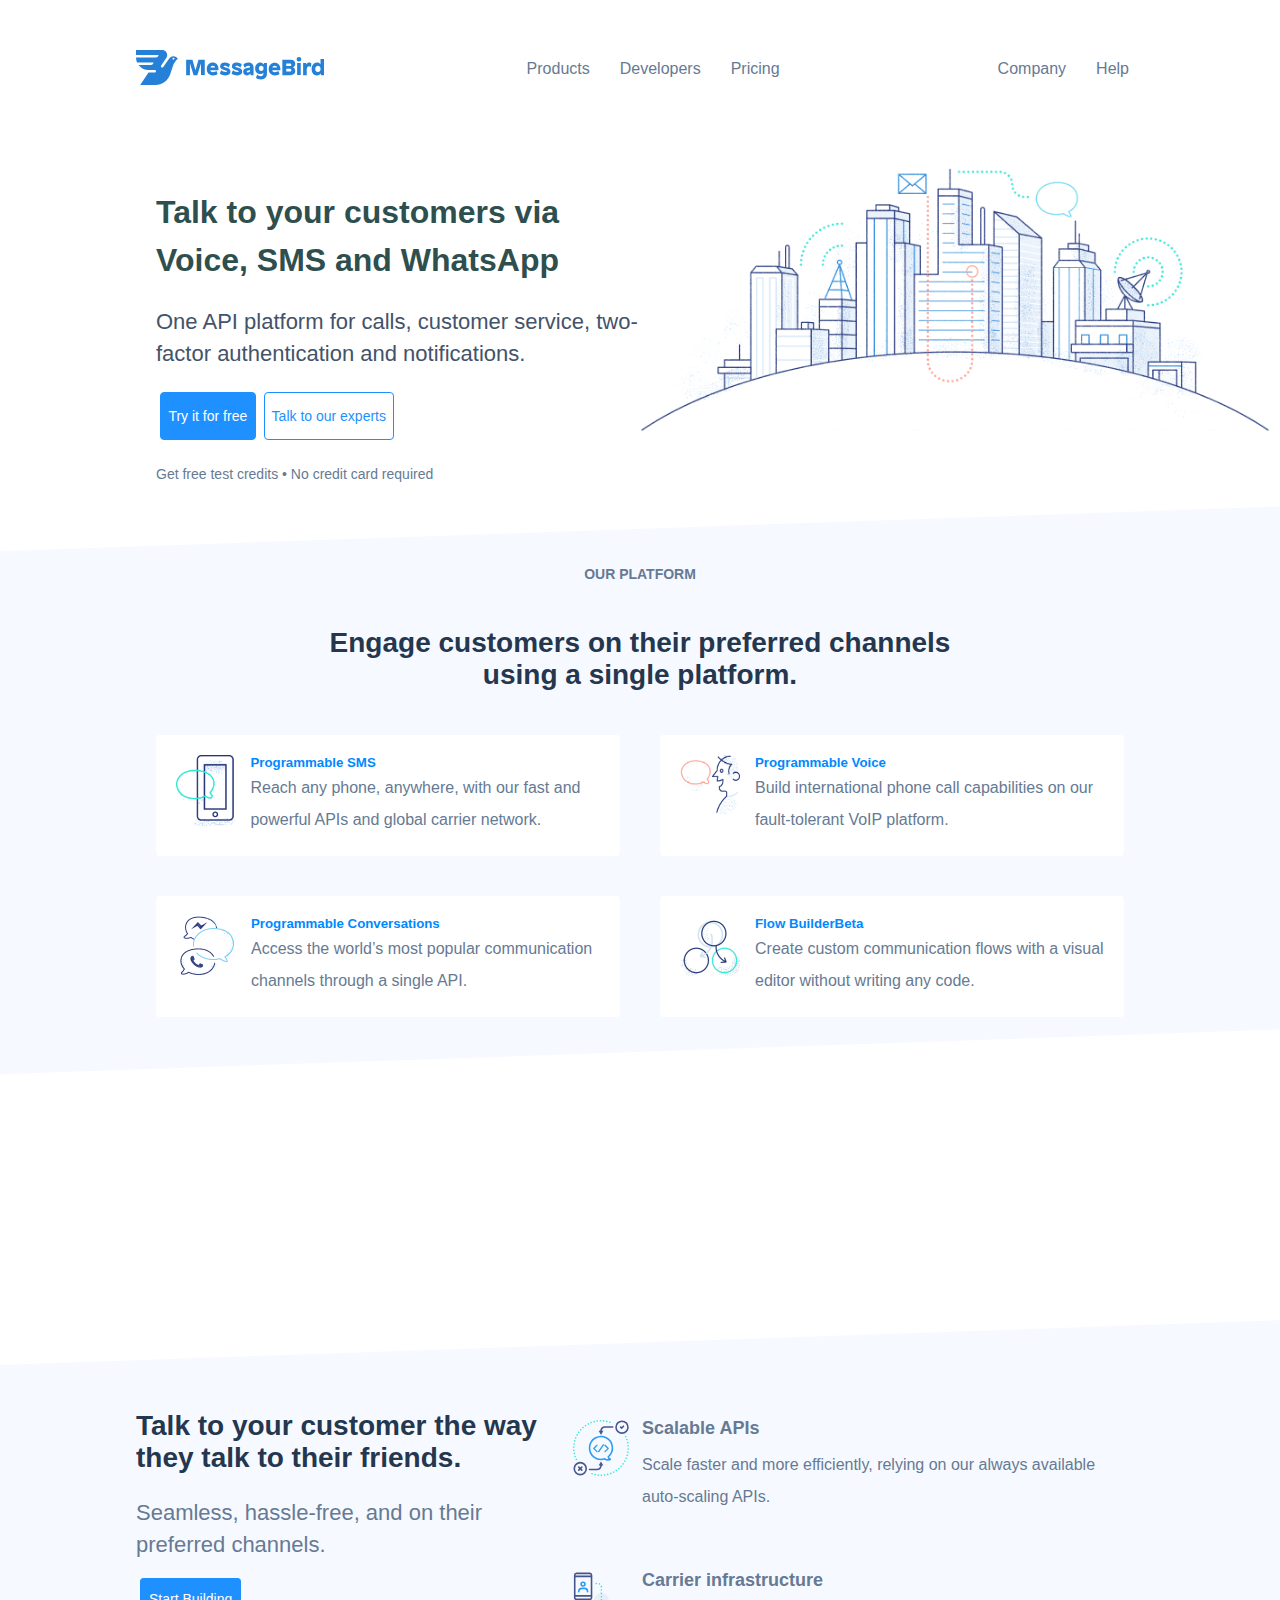
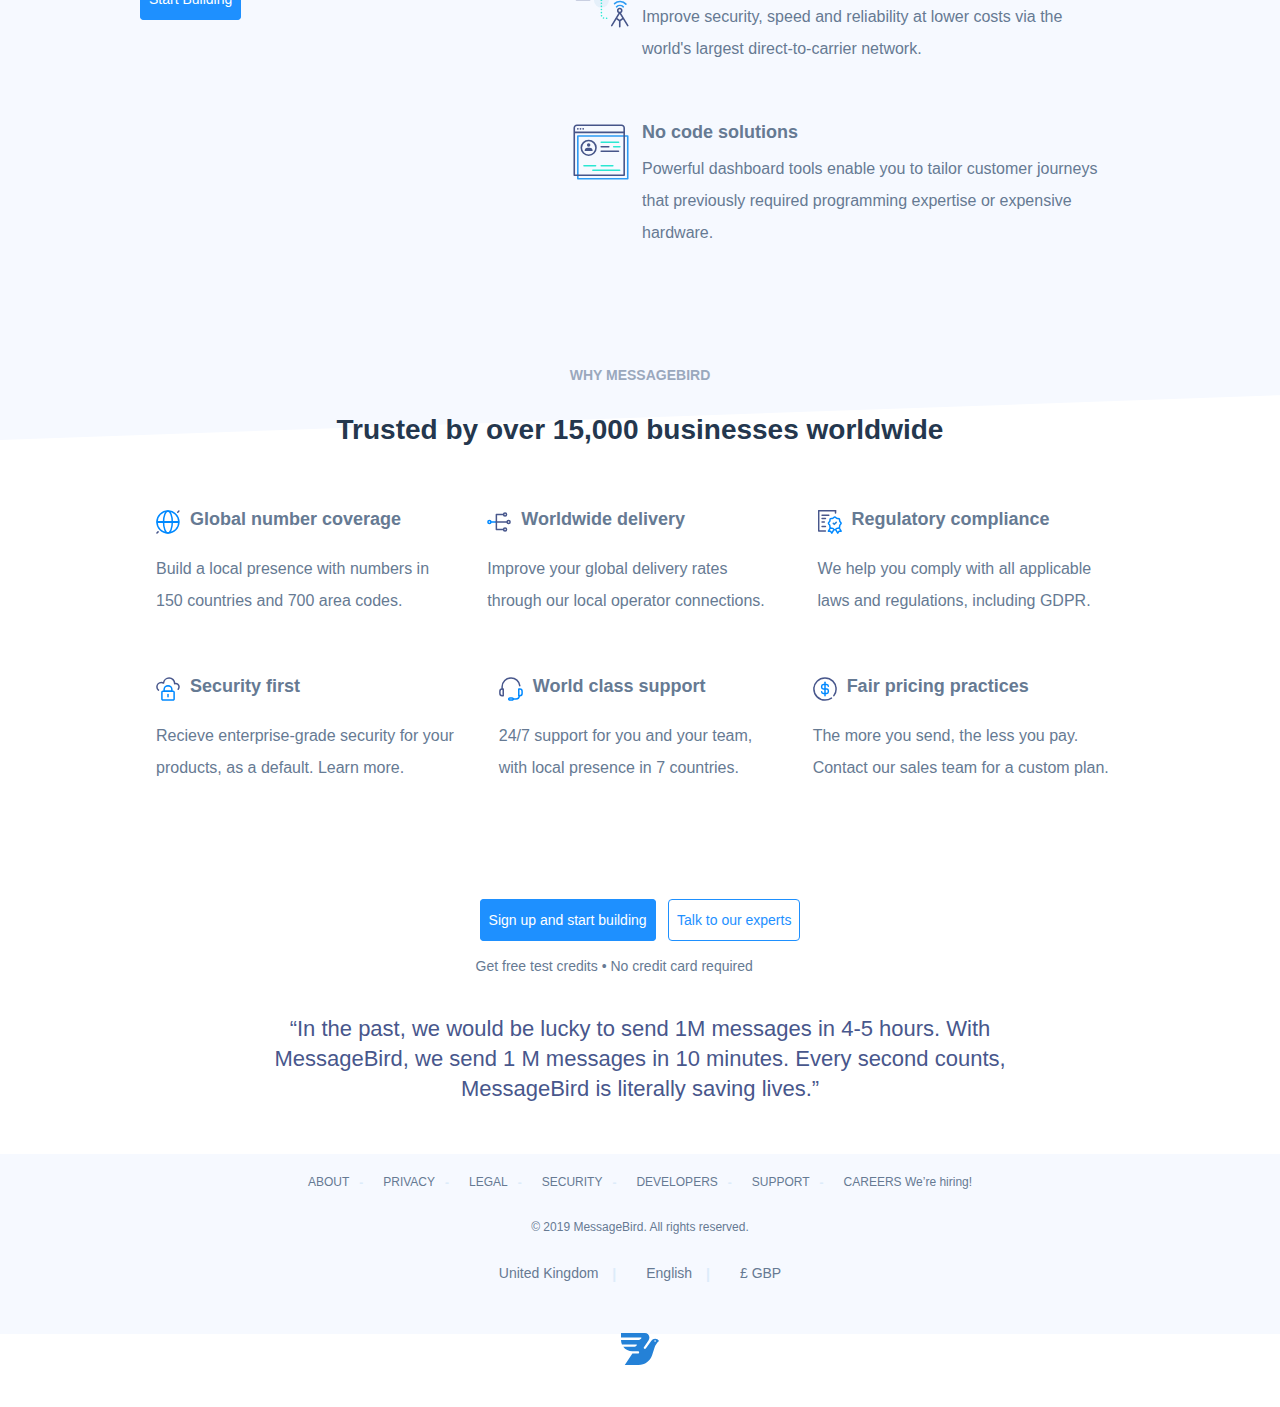
==== Messagebird/index.html @ 9d58c6c3 "Messagebird" ====
<!DOCTYPE html>
<html lang="en">
    <head>
        <link rel="stylesheet" type="text/css" href="style.css">
    </head>
    <body>
        <div class="container">
            <header>
                <img src="logo.svg" height="35">
                <ul>
                    <li>Products</li>
                    <li>Developers</li>
                    <li>Pricing</li>
                </ul>
                <ul>
                    <li>Company</li>
                    <li>Help</li>
                </ul>
            </header>
            <div class="jumb">
                <div>
                    <h1 class="slategrey">Talk to your customers via Voice, SMS and WhatsApp</h1>
                    <h2 class="dimgray">One API platform for calls, customer service, two-factor authentication and notifications.</h2>
                    <div class="but">
                        <a href="" class="try">Try it for free</a>
                        <a href="" class="talk">Talk to our experts</a>
                    </div>
                    <p class="gftc">Get free test credits • No credit card required</p>
                </div>
                <div>
                    <img src="1.png" width="630px">
                </div>
            </div>
            <!-- <section>
                <div class="nabs">
                    <img src="dar.svg">
                    <img src="fb.svg">
                    <img src="tel.svg">
                    <img src="wh.svg">
                    <img src="sap.svg">
                    <img src="uber.svg">
                </div>
            </section> -->
            <section class="skewed">
                <div class="let">
                        <h3>OUR PLATFORM</h3>
                        <h2>Engage customers on their preferred channels using a single platform.</h2> 
                        <div>    
                            <div class="phd">
                                <img src="download.png" width="60px" height="72px">
                                <div>
                                    <h5 class="rp">Programmable SMS</h5>
                                    <span>Reach any phone, anywhere, with our fast and powerful APIs and global carrier network.</span>
                                </div>
                            </div>        
                            <div class="phd">
                                <img src="2.png" width="60px" height="60px">
                                <div>
                                    <h5 class="rp">Programmable Voice</h5>
                                    <span>Build international phone call capabilities on our fault-tolerant VoIP platform.</span>
                                </div>
                            </div>
                        </div>
                        <div>
                            <div class="phd">
                                <img src="3.png" width="60px" height="60px">
                                <div>
                                    <h5 class="rp">Programmable Conversations</h5>
                                    <span>Access the world’s most popular communication channels through a single API.</span>
                                </div>
                            </div>
                            <div class="phd">
                                <img src="4.png" width="60px" height="60px">
                                <div>
                                    <h5 class="rp">Flow BuilderBeta</h5>
                                    <span>Create custom communication flows with a visual editor without writing any code.</span>
                            </div>
                            </div>
                        </div>
                </div>
            </section>

            <section class="ski">

            </section>

            <section class="tlk">
                <div class="cuss">
                    <div class="cus">
                        <h2>Talk to your customer the way they talk to their friends.</h2>
                        <p>Seamless, hassle-free, and on their preferred channels.</p>
                        <a href="#">Start Building</a>
                    </div>
                    <div class="cu">
                        <div class="scal">
                            <img src="1.svg">
                            <div class="scl">
                                <h5>Scalable APIs</h5>
                                <p>Scale faster and more efficiently, relying on our always available auto-scaling APIs.</p>
                            </div>
                        </div>
                        <div class="scal">
                            <img src="2.svg">
                            <div class="scl">
                                <h5>Carrier infrastructure</h5>
                                <p>Improve security, speed and reliability at lower costs via the world's largest direct-to-carrier network.</p>
                            </div>
                        </div>
                        <div class="scal">
                            <img src="3.svg">
                            <div class="scl">
                                <h5>No code solutions</h5>
                                <p>Powerful dashboard tools enable you to tailor customer journeys that previously required programming expertise or expensive hardware.</p>
                            </div>
                        </div>
                    </div>
                </div>
            </section>
            <section class="whg">
                <div class="tru">
                    <h3>WHY MESSAGEBIRD</h3>
                    <h2>Trusted by over 15,000 businesses worldwide</h2>
                </div>
                <div class="glo">
                    <div class="wod">
                        <div class="wod1">
                            <img src="4.svg">
                            <h5>Global number coverage</h5>
                        </div>
                        <span>Build a local presence with numbers in 150 countries and 700 area codes.</span>
                    </div>
                    <div class="wod">
                        <div class="wod1">
                            <img src="5.svg">
                            <h5>Worldwide delivery</h5>
                        </div>
                        <span>Improve your global delivery rates through our local operator connections.</span>
                    </div>
                    <div class="wod">
                        <div class="wod1">
                            <img src="6.svg">
                            <h5>Regulatory compliance</h5>
                        </div>
                        <span>We help you comply with all applicable laws and regulations, including GDPR.</span>
                    </div>
                </div>
                <div class="glo">
                    <div class="wod">
                        <div class="wod1">
                            <img src="7.svg">
                            <h5>Security first</h5>
                        </div>
                        <span>Recieve enterprise-grade security for your products, as a default. Learn more.</span>
                    </div>
                    <div class="wod">
                        <div class="wod1">
                            <img src="8.svg">
                            <h5>World class support</h5>
                        </div>
                        <span>24/7 support for you and your team, with local presence in 7 countries.</span>
                    </div>
                    <div class="wod">
                        <div class="wod1">
                            <img src="9.svg">
                            <h5>Fair pricing practices</h5>
                        </div>
                        <span>The more you send, the less you pay. Contact our sales team for a custom plan.</span>
                    </div>
                </div>
                <div class="signi">
                    <a href="#" class="sign">Sign up and start building</a>
                    <a href="#" class="exp">Talk to our experts</a>
                    <p class="gftc">Get free test credits • No credit card required</p>
                </div>
                <div class="trus">
                    <h3><blockquote>“In the past, we would be lucky to send 1M messages in 4-5 hours. With MessageBird, we send 1 M messages in 10 minutes. Every second counts, MessageBird is literally saving lives.”</blockquote></h3>
                </div>
            </section>
            <footer>
                <ul>
                    <li>ABOUT</li>
                    <li>PRIVACY</li>
                    <li>LEGAL</li>
                    <li>SECURITY</li>
                    <li>DEVELOPERS</li>
                    <li>SUPPORT</li>
                    <li>CAREERS We’re hiring!</li>
                </ul>
                <span>© 2019 MessageBird. All rights reserved.</span>
                <span><ul class="lastul">
                        <li>United Kingdom </li>
                        <li>English </li>
                        <li>£ GBP</li>

                    </ul>
                </span>

                <img src="glyph.svg" height="32" width="38">
            </footer>
        </div>
    </body>

</html>
---- Messagebird/style.css ----
@font-face {
   font-family: LotaGrotesque-Regular;
   src: url("/Fonts/LotaGrotesque-Regular.ttf");
}


@font-face {
   font-family: myFirstFont;
   src: url(sansation_light.woff);
}

@font-face {
   font-family: myFirstFont;
   src: url(sansation_light.woff);
}

@font-face {
   font-family: myFirstFont;
   src: url(sansation_light.woff);
}

@font-face {
   font-family: myFirstFont;
   src: url(sansation_light.woff);
}











body{
    font-family: LotaGrotesque-Regular, sans-serif;
    margin: 0;
    padding: 0;
    line-height: 2em;
    display: flex;
    flex-direction: column;
    align-items: center;
    color: #667a93;
    margin-top: 50px;;
    

}

.slategrey{
    color: darkslategray;
    line-height: 1.5em;
}

.dimgray{
    font-size: 22px;
    color: rgb(67, 83, 105);
    text-align: left;
    font-weight: 500;

}

.gftc{
    font-size: 14px;
}
.container{
    max-width: 1008px;
    display: flex;
    flex-direction: column;
    align-items: center;
}

header{
    display: flex;
    justify-content: space-between;
    line-height: 5px;
    width: 1008px;
}

header ul{
    list-style: none;
    display: flex;

}

li{
    margin-right: 15px;
    margin-left: 15px;
}

.jumb{
    display: flex;
    margin: 20px;

    margin-top: 80px;

}
.jumb div{
    width: 50%
}

.but{
    display: flex;
    flex-wrap: nowrap;
    

}
.but a{
    padding: 7px;
    font-size: 14px;
    margin: 4px;
    text-align: center;
    border-radius: 4px;
}

.try{
    border: 1px solid dodgerblue;
    width: 100px;
    background-color: dodgerblue;
    color: white;

}

.talk{
    border: 1px solid dodgerblue;
    width: 120px;
    color: dodgerblue;
    white-space: nowrap;

}

a{
    text-decoration: none;
}

.skewed{
    display: flex;
    padding-top: 20px;
}

.let::before {
    content: "";
    position: absolute;
    background-color: rgb(246, 249, 255);
    width: 1600px;
    height: 100%;
    left: -300px;
    right: 0;
    z-index: -1;
    padding-top: 30px;
    transform: skewY(-2deg);

}


.rp{
    color: #0089ff;
    margin-bottom: -7px
}

.let{
    display: flex;
    flex-direction: column;
    justify-content: center;
    align-content: center;
    position: relative;
    align-items: center;

}
.let>div{
    display:flex;
}

.let>h3{
    font-size: 14px;;
    text-align: center;
}

.let>h2{
    font-size: 28px;
    max-width: 666px;
    text-align: center;
    color: #24374e;
}

.phd{
    display: flex;
    background-color: white;
    margin: 20px;
    padding: 10px;
    border-radius: 4px;
    width: 45%;
    padding: 20px
}

.phd div{
    margin-top: -30px;
    margin-left: 15px;

}

.ski{
    height: 300px;
}
.tlk{
    display: flex;

}

.cuss{
    display: flex
}


.cus>div{
    max-width: 50%;
}

.cus>h2{
    color: #24374e;
    font-size: 28px;;
}

.cus>p{
    font-size: 22px;;
}
.cus>a{
    padding: 12px 8px 12px 8px;
    font-size: 14px;
    margin: 4px;
    text-align: center;
    border-radius: 4px;
    border: 1px solid dodgerblue;
    width: 100px;
    background-color: dodgerblue;
    color: white;
}

.cuss::before {
    content: "";
    position: absolute;
    background-color: rgb(246, 249, 255);
    width: 1600px;
    height: 75%;
    left: 0;
    right: 0;
    z-index: -1;
    transform: skewY(-2deg);

}

.cus,.cu{
    padding-top: 50px;
    padding-bottom: 50px;

}
.scal img{
    height: 62px;
    width: 62px;
}

.scl>h5{
    font-size: 18px;
}

.scl>p{
    font-size: 16px;;
}
.scal{
    display: flex;
    margin: 20px;
    padding: 10px;
    border-radius: 4px;
}

.scal div{
    margin-top: -15px;
    margin-left: 10px;
}

.scal div>h5{
    margin-top: 10px;
}

.scal div>p{
    margin-top: -25px;
}

.whg{
    display: flex;
    flex-direction: column;
    align-items: center;
}

.tru{
    text-align: center;
}
.tru>h3{
    font-size: 14px;
    color: #9AA8BD
}

.tru>h2{
    font-size: 28px;
    color: #24374e;
}
.glo{
    margin-top: 20px;
    display: flex;

}

.glo>div{
    margin: 20px;
}

.wod1{
    display: flex;
    margin-bottom: -12px;

}
.wod1>img{
    width:24px;
    height: 24px;
}

.wod1>h5{
    margin-left: 10px;
    margin-top: -7px;
    font-size: 18px;
}

.sign{
    padding: 12px 8px 12px 8px;
    font-size: 14px;
    margin: 4px;
    text-align: center;
    border-radius: 4px;
    border: 1px solid dodgerblue;
    width: 100px;
    background-color: dodgerblue;
    color: white;
}

.exp{
    padding: 12px 8px 12px 8px;
    font-size: 14px;
    margin: 4px;
    text-align: center;
    border-radius: 4px;
    border: 1px solid dodgerblue;
    width: 100px;
    background-color: white;
    color: dodgerblue;
}

.trus{
    max-width: 800px;;
    text-align: center;
    color: #9AA8BD
}

.signi{
    margin-top: 100px;
}

blockquote{
    font-weight: 500;
    color: rgb(72, 87, 140);
    font-size: 22px;
    line-height: 30px;
    text-align: center;
    margin: 0px auto 50px
}

footer{
    text-align: center;

}

footer ul{
    display: flex;
    list-style: none;
    justify-content: center;
    padding: 0px 15px;
    font-size: 12px;
}



footer>ul li:not(:last-of-type)::after{
    content: "-";
    color: rgb(221, 236, 250);
    font-weight: 900;
    top: 1px;
    position: relative;
    margin-left:10px;
    margin-right: -10px;
}

footer>span{
    font-size: 12px;
}

.lastul{
    font-size:14px;
    display: flex;
    list-style: none;
    justify-content: center;
}

.lastul li:not(:last-of-type)::after{
    content: "|";
    color: rgb(221, 236, 250);
    font-weight: 900;
    top: 1px;
    position: relative;
    margin-left:10px;
    margin-right: ;
}


footer img{
    margin: 30px
}

footer::before {
    content: "";
    position: absolute;
    background-color: rgb(246, 249, 255);
    width: 1600px;
    height: 20%;
    left: 0;
    z-index: -1;
}
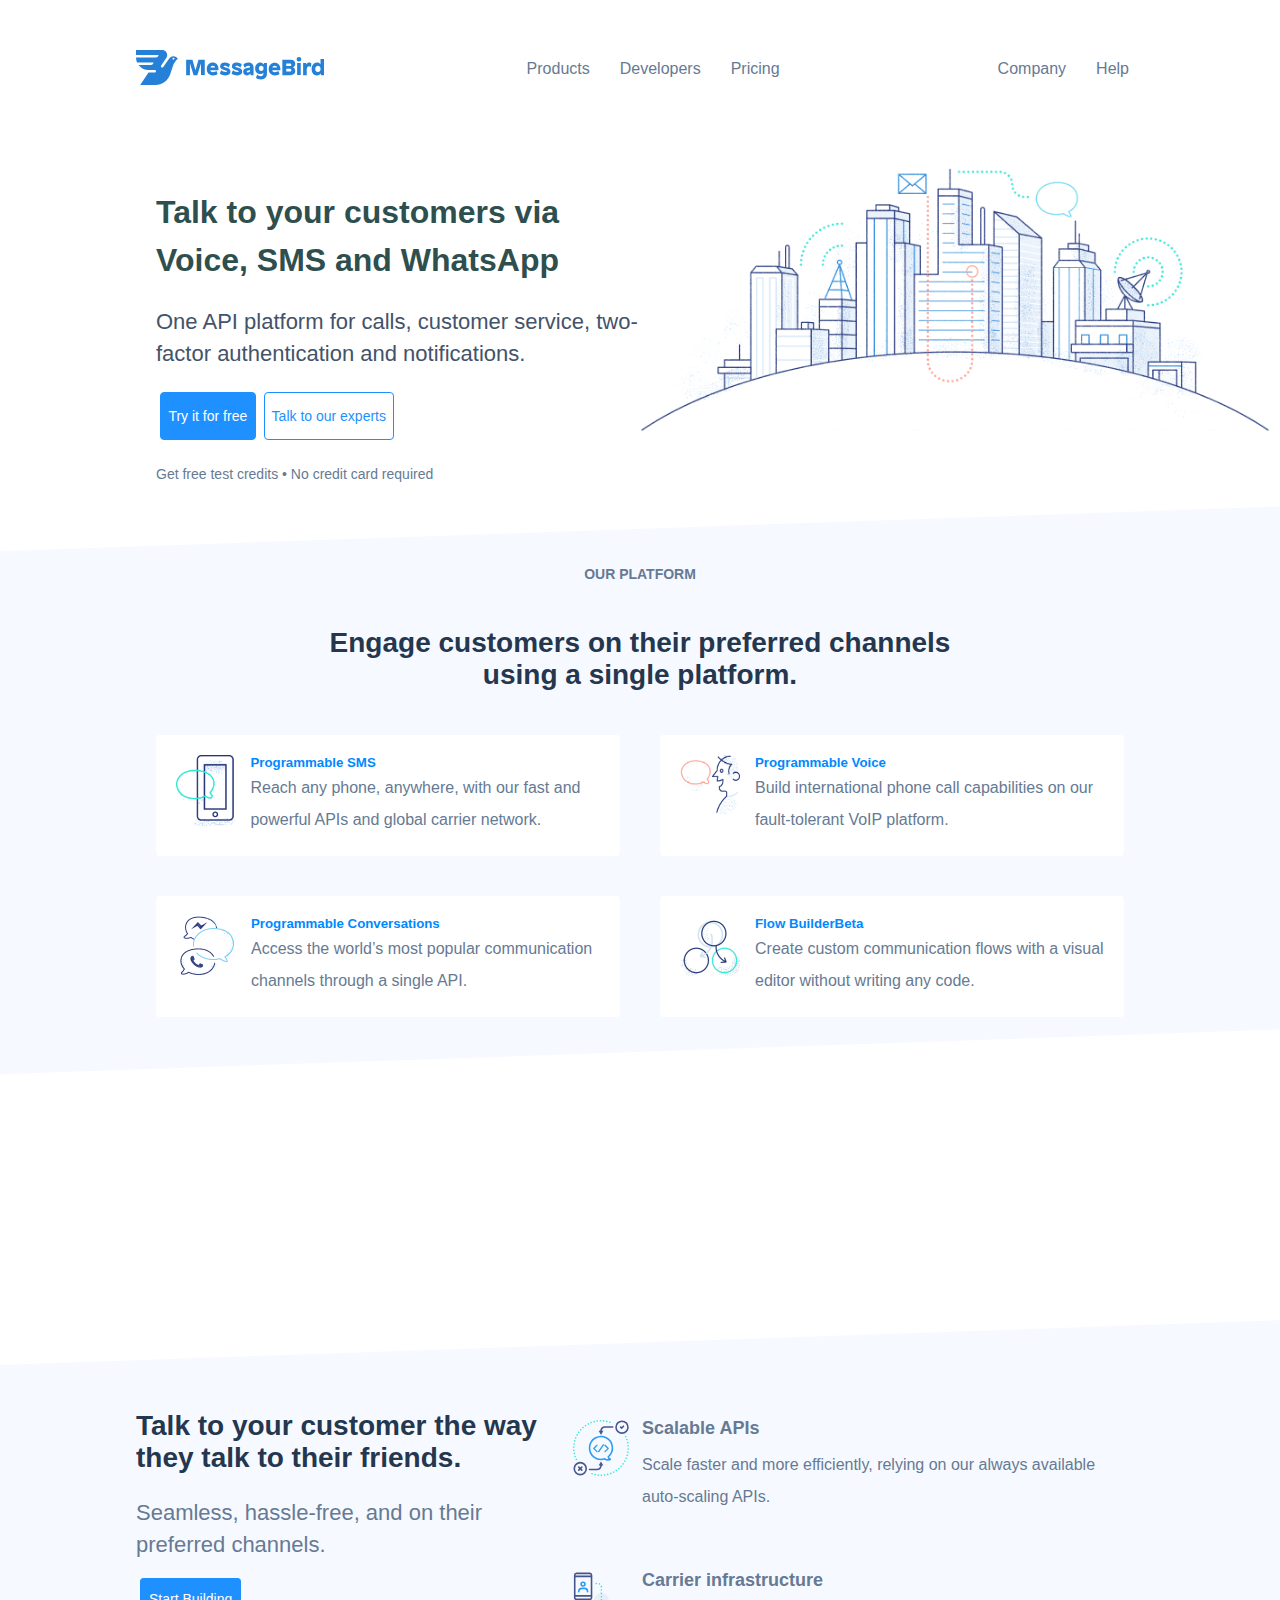
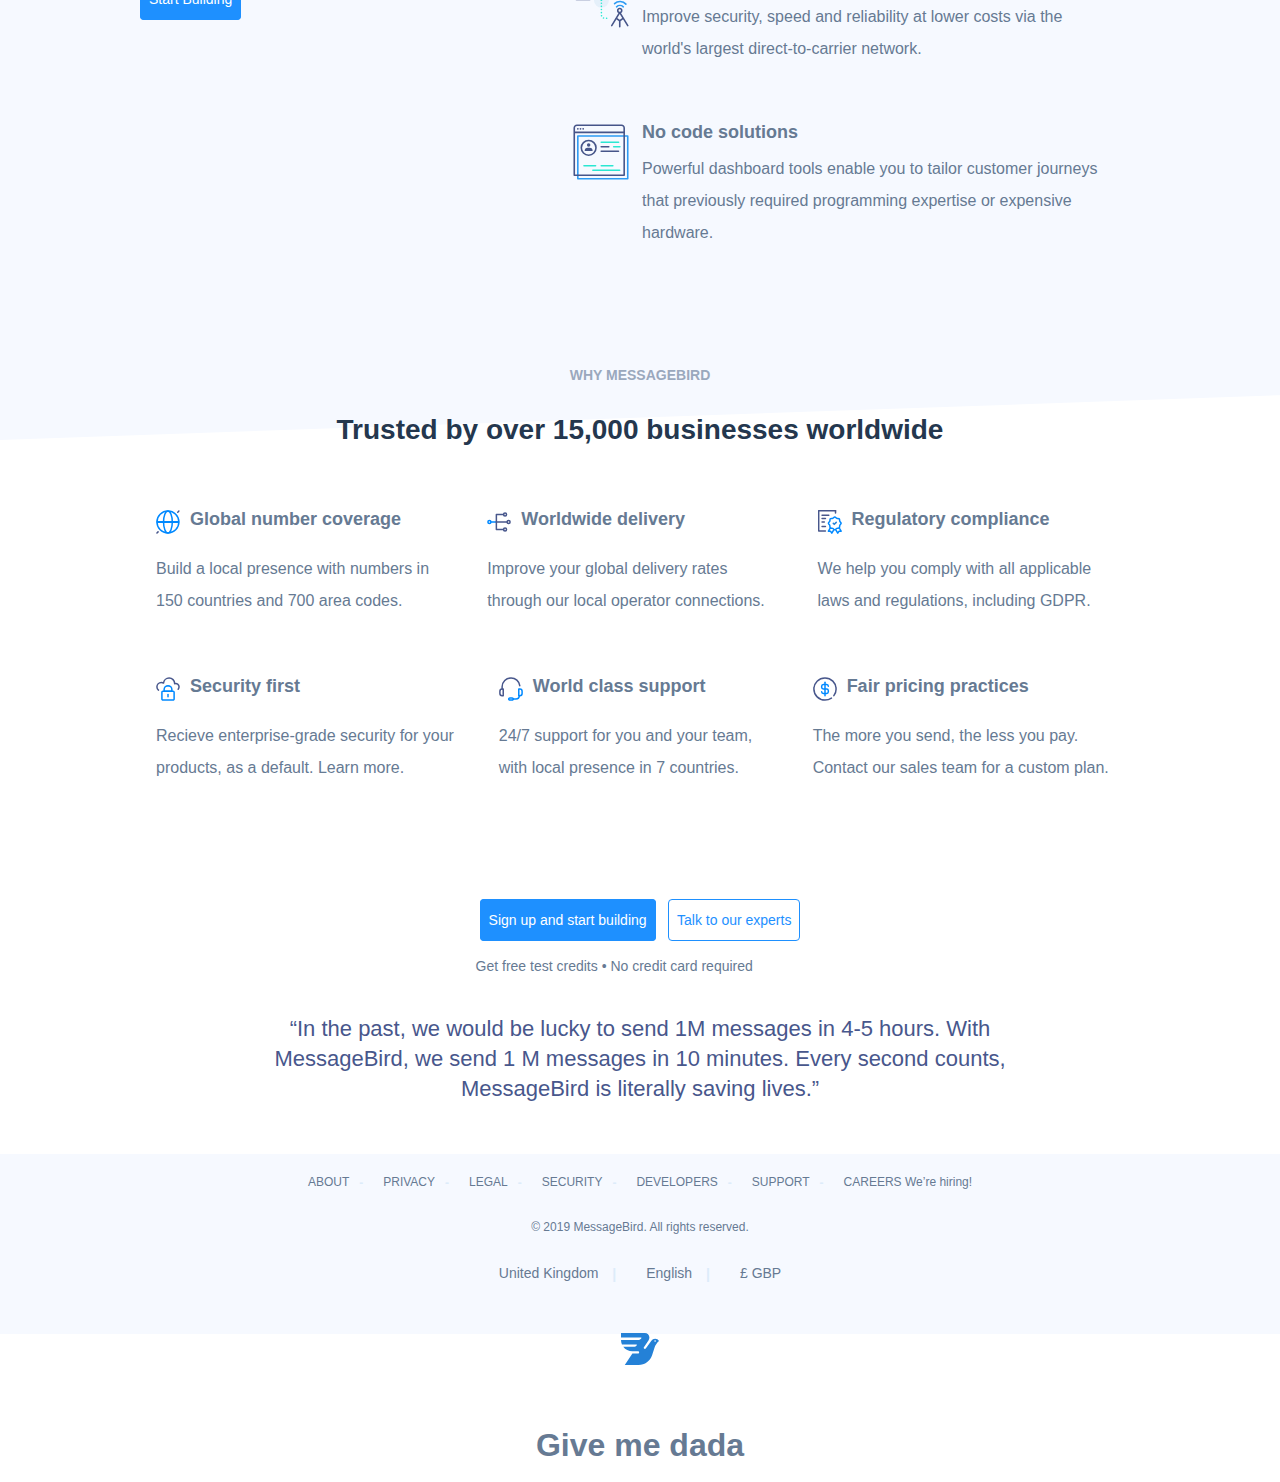
==== commit 78ba9f0f: "New" ====
--- a/Messagebird/index.html
+++ b/Messagebird/index.html
@@ -199,6 +199,9 @@
                 <img src="glyph.svg" height="32" width="38">
             </footer>
         </div>
+
+
+        <h1>Give me dada</h1>
     </body>
 
 </html> 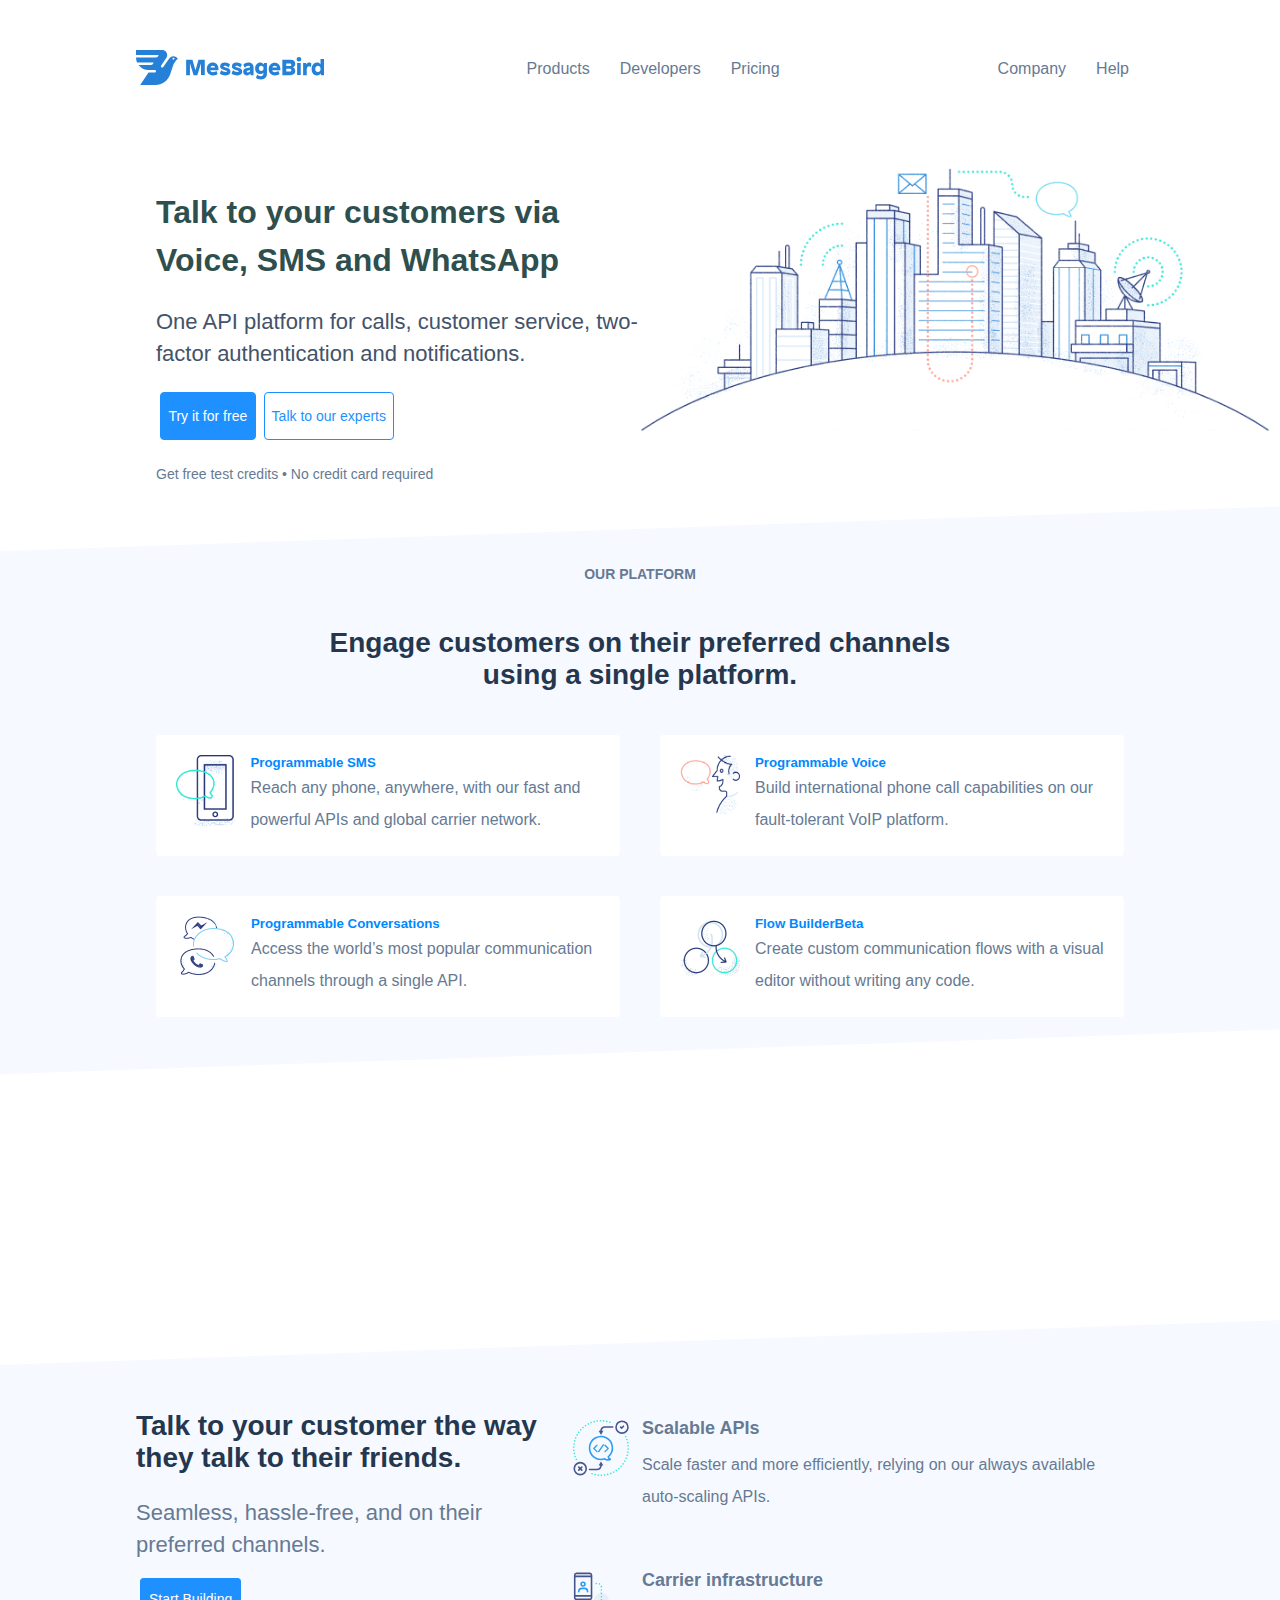
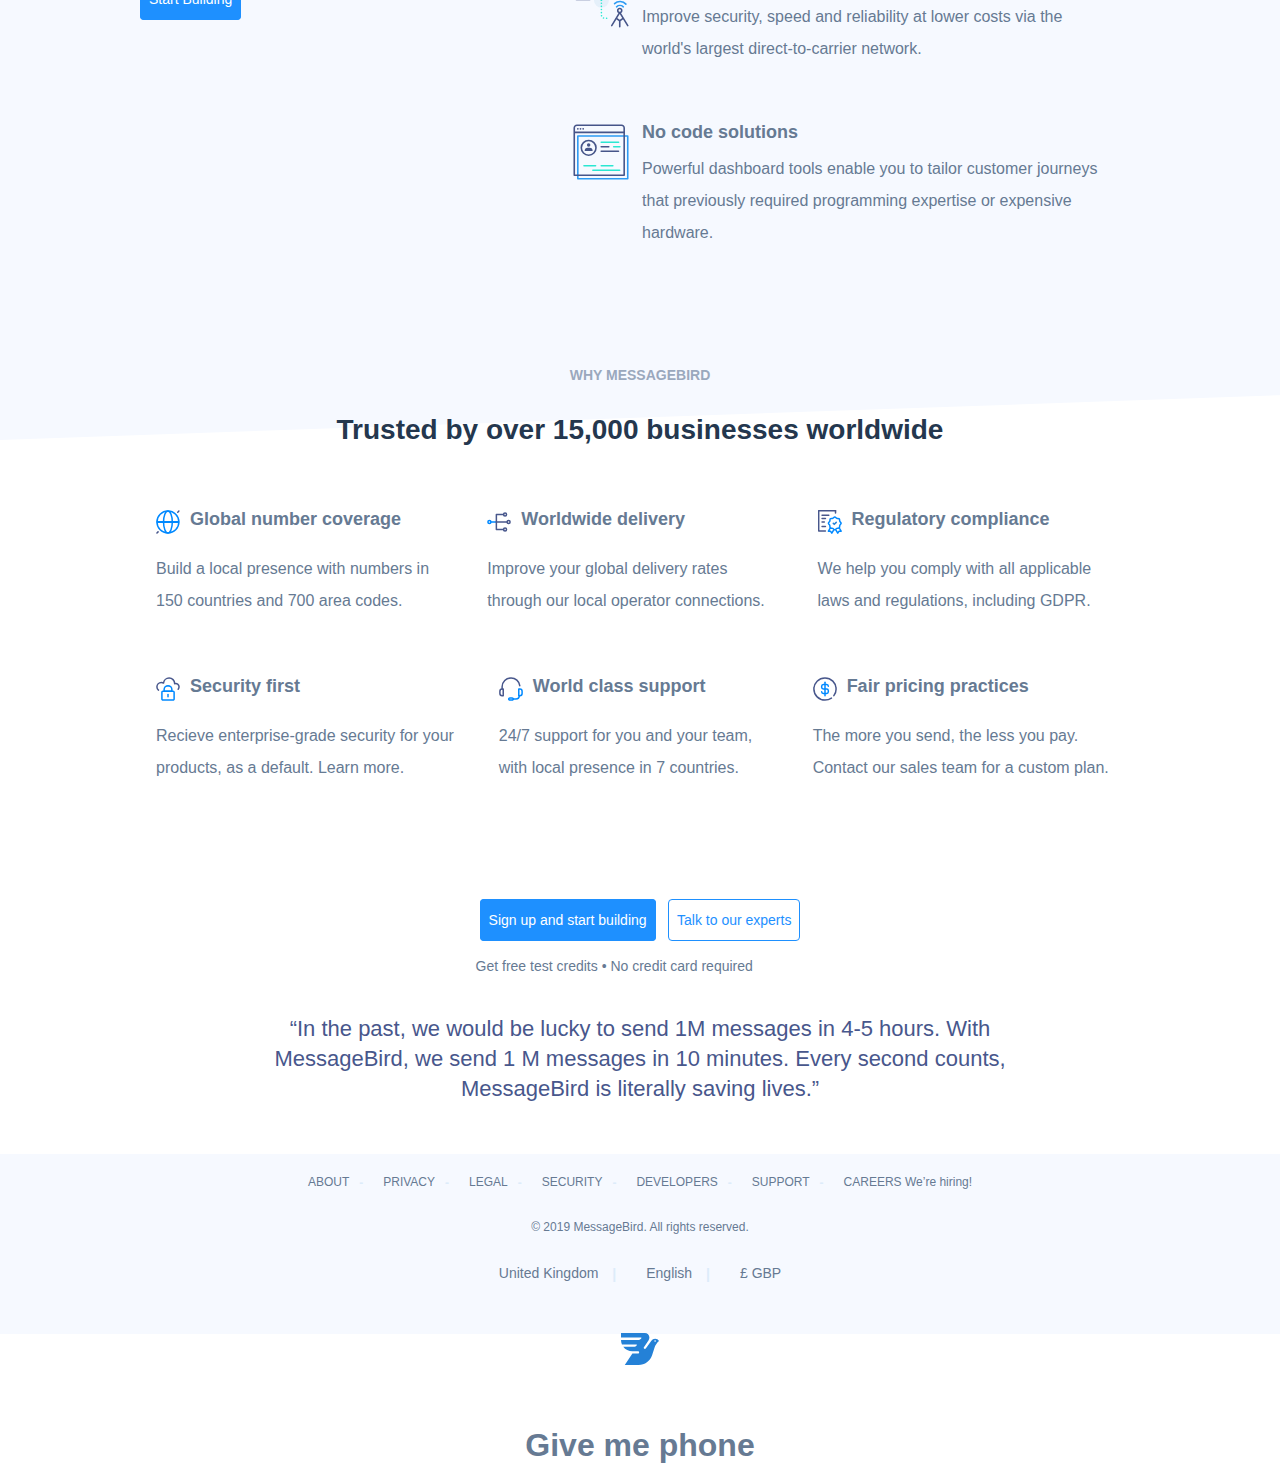
==== commit dbc406da: "New add" ====
--- a/Messagebird/index.html
+++ b/Messagebird/index.html
@@ -201,7 +201,7 @@
         </div>
 
 
-        <h1>Give me dada</h1>
+        <h1>Give me phone</h1>
     </body>
 
 </html> 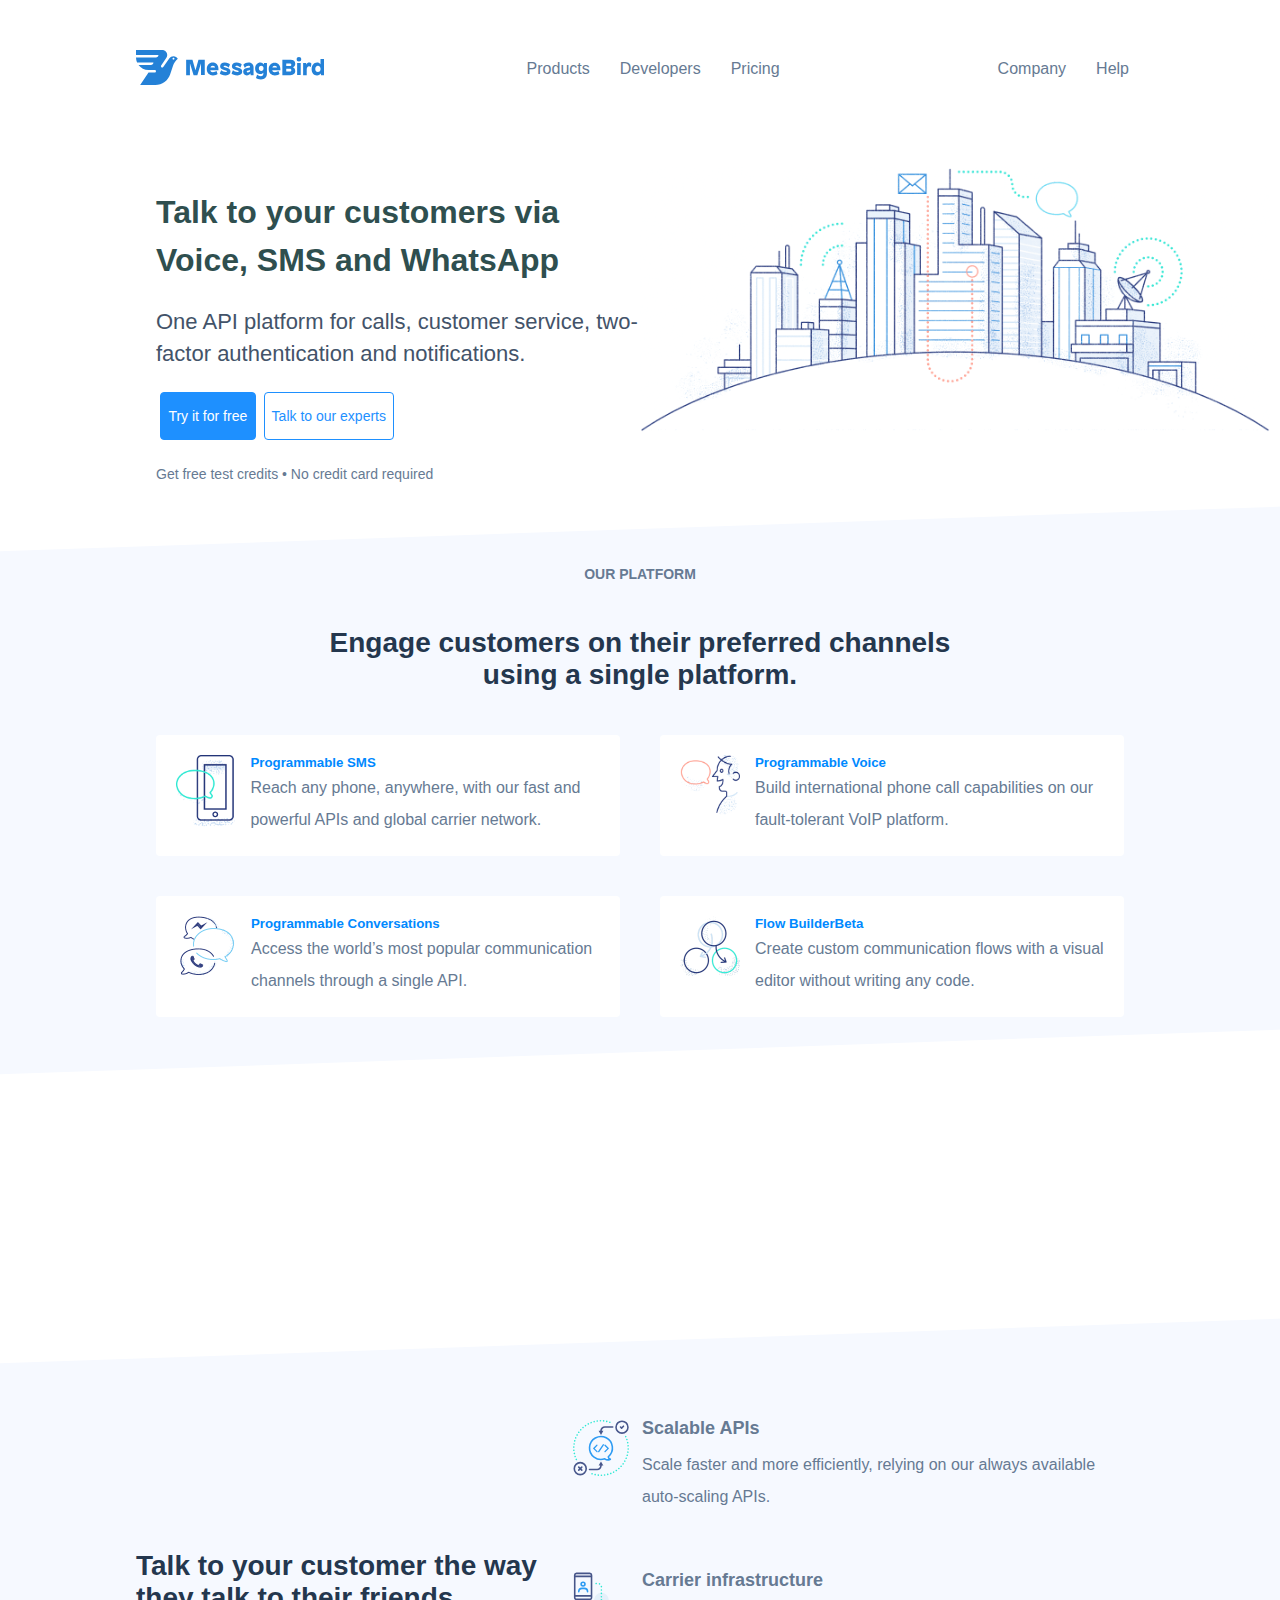
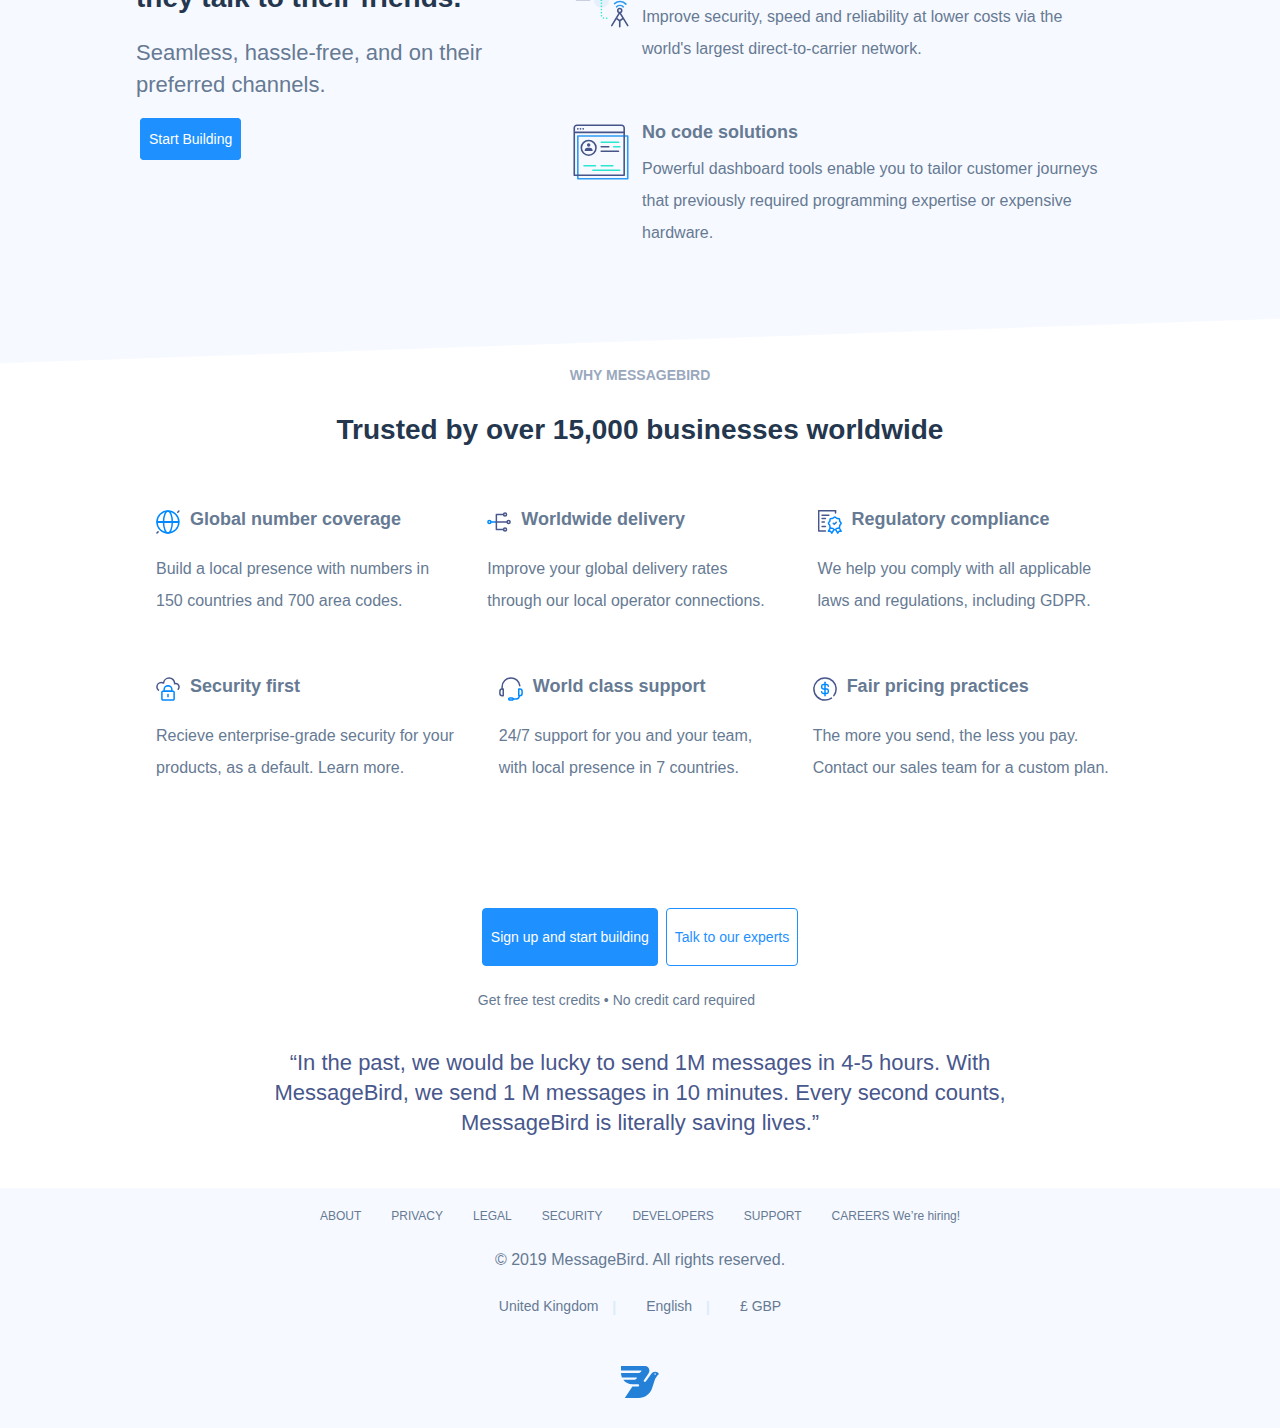
==== commit ad75bb7b: "modified" ====
--- a/Messagebird/index.html
+++ b/Messagebird/index.html
@@ -169,39 +169,39 @@
                     </div>
                 </div>
                 <div class="signi">
-                    <a href="#" class="sign">Sign up and start building</a>
-                    <a href="#" class="exp">Talk to our experts</a>
-                    <p class="gftc">Get free test credits • No credit card required</p>
+                    <div>
+                        <a href="#" class="sign">Sign up and start building</a>
+                        <a href="#" class="exp">Talk to our experts</a>
+                    </div>
+                     <p class="gftc">Get free test credits • No credit card required</p>
                 </div>
                 <div class="trus">
                     <h3><blockquote>“In the past, we would be lucky to send 1M messages in 4-5 hours. With MessageBird, we send 1 M messages in 10 minutes. Every second counts, MessageBird is literally saving lives.”</blockquote></h3>
                 </div>
             </section>
             <footer>
-                <ul>
-                    <li>ABOUT</li>
-                    <li>PRIVACY</li>
-                    <li>LEGAL</li>
-                    <li>SECURITY</li>
-                    <li>DEVELOPERS</li>
-                    <li>SUPPORT</li>
-                    <li>CAREERS We’re hiring!</li>
-                </ul>
-                <span>© 2019 MessageBird. All rights reserved.</span>
-                <span><ul class="lastul">
-                        <li>United Kingdom </li>
-                        <li>English </li>
-                        <li>£ GBP</li>
-
+                <div class="fdiv">
+                    <ul>
+                        <li>ABOUT</li>
+                        <li>PRIVACY</li>
+                        <li>LEGAL</li>
+                        <li>SECURITY</li>
+                        <li>DEVELOPERS</li>
+                        <li>SUPPORT</li>
+                        <li>CAREERS We’re hiring!</li>
                     </ul>
-                </span>
-
-                <img src="glyph.svg" height="32" width="38">
-            </footer>
+                    <span>© 2019 MessageBird. All rights reserved.</span>
+                    <span><ul class="lastul">
+                            <li>United Kingdom </li>
+                            <li>English </li>
+                            <li>£ GBP</li>
+
+                        </ul>
+                    </span>
+                    <img src="glyph.svg" height="32" width="38">
+                </div>
+            </footer>    
         </div>
-
-
-        <h1>Give me phone</h1>
     </body>
 
 </html> --- a/Messagebird/style.css
+++ b/Messagebird/style.css
@@ -145,8 +145,6 @@
     background-color: rgb(246, 249, 255);
     width: 1600px;
     height: 100%;
-    left: -300px;
-    right: 0;
     z-index: -1;
     padding-top: 30px;
     transform: skewY(-2deg);
@@ -207,48 +205,51 @@
     display: flex;
 
 }
-
-.cuss{
-    display: flex
-}
-
-
-.cus>div{
-    max-width: 50%;
-}
-
-.cus>h2{
-    color: #24374e;
-    font-size: 28px;;
-}
-
-.cus>p{
-    font-size: 22px;;
-}
-.cus>a{
-    padding: 12px 8px 12px 8px;
-    font-size: 14px;
-    margin: 4px;
-    text-align: center;
-    border-radius: 4px;
-    border: 1px solid dodgerblue;
-    width: 100px;
-    background-color: dodgerblue;
-    color: white;
-}
-
 .cuss::before {
     content: "";
     position: absolute;
     background-color: rgb(246, 249, 255);
     width: 1600px;
-    height: 75%;
-    left: 0;
-    right: 0;
+    height: 600px;
     z-index: -1;
     transform: skewY(-2deg);
 
 }
+
+.cuss{
+    display: flex;
+    flex-direction: row;
+    justify-content: center;
+    align-content: center;
+    position: relative;
+    align-items: center;
+}
+
+
+.cus>div{
+    max-width: 50%;
+}
+
+.cus>h2{
+    color: #24374e;
+    font-size: 28px;;
+}
+
+.cus>p{
+    font-size: 22px;;
+}
+.cus>a{
+    padding: 12px 8px 12px 8px;
+    font-size: 14px;
+    margin: 4px;
+    text-align: center;
+    border-radius: 4px;
+    border: 1px solid dodgerblue;
+    width: 100px;
+    background-color: dodgerblue;
+    color: white;
+}
+
 
 .cus,.cu{
     padding-top: 50px;
@@ -338,7 +339,6 @@
     text-align: center;
     border-radius: 4px;
     border: 1px solid dodgerblue;
-    width: 100px;
     background-color: dodgerblue;
     color: white;
 }
@@ -350,7 +350,6 @@
     text-align: center;
     border-radius: 4px;
     border: 1px solid dodgerblue;
-    width: 100px;
     background-color: white;
     color: dodgerblue;
 }
@@ -362,7 +361,15 @@
 }
 
 .signi{
+    display: flex;
+    flex-direction: column;
     margin-top: 100px;
+}
+
+.signi>div{
+    display: flex;
+    flex-wrap: nowrap;
+
 }
 
 blockquote{
@@ -374,7 +381,27 @@
     margin: 0px auto 50px
 }
 
+
+.fdiv{
+    display: flex;
+    flex-direction: column;
+    justify-content: center;
+    align-content: center;
+    position: relative;
+    align-items: center;
+}
+.fdiv::before {
+    content: "";
+    position: absolute;
+    background-color: rgb(246, 249, 255);
+    width: 1600px;
+    height: 100%;
+    z-index: -1;
+    
+}
+
 footer{
+    display: flex;
     text-align: center;
 
 }
@@ -425,12 +452,3 @@
     margin: 30px
 }
 
-footer::before {
-    content: "";
-    position: absolute;
-    background-color: rgb(246, 249, 255);
-    width: 1600px;
-    height: 20%;
-    left: 0;
-    z-index: -1;
-}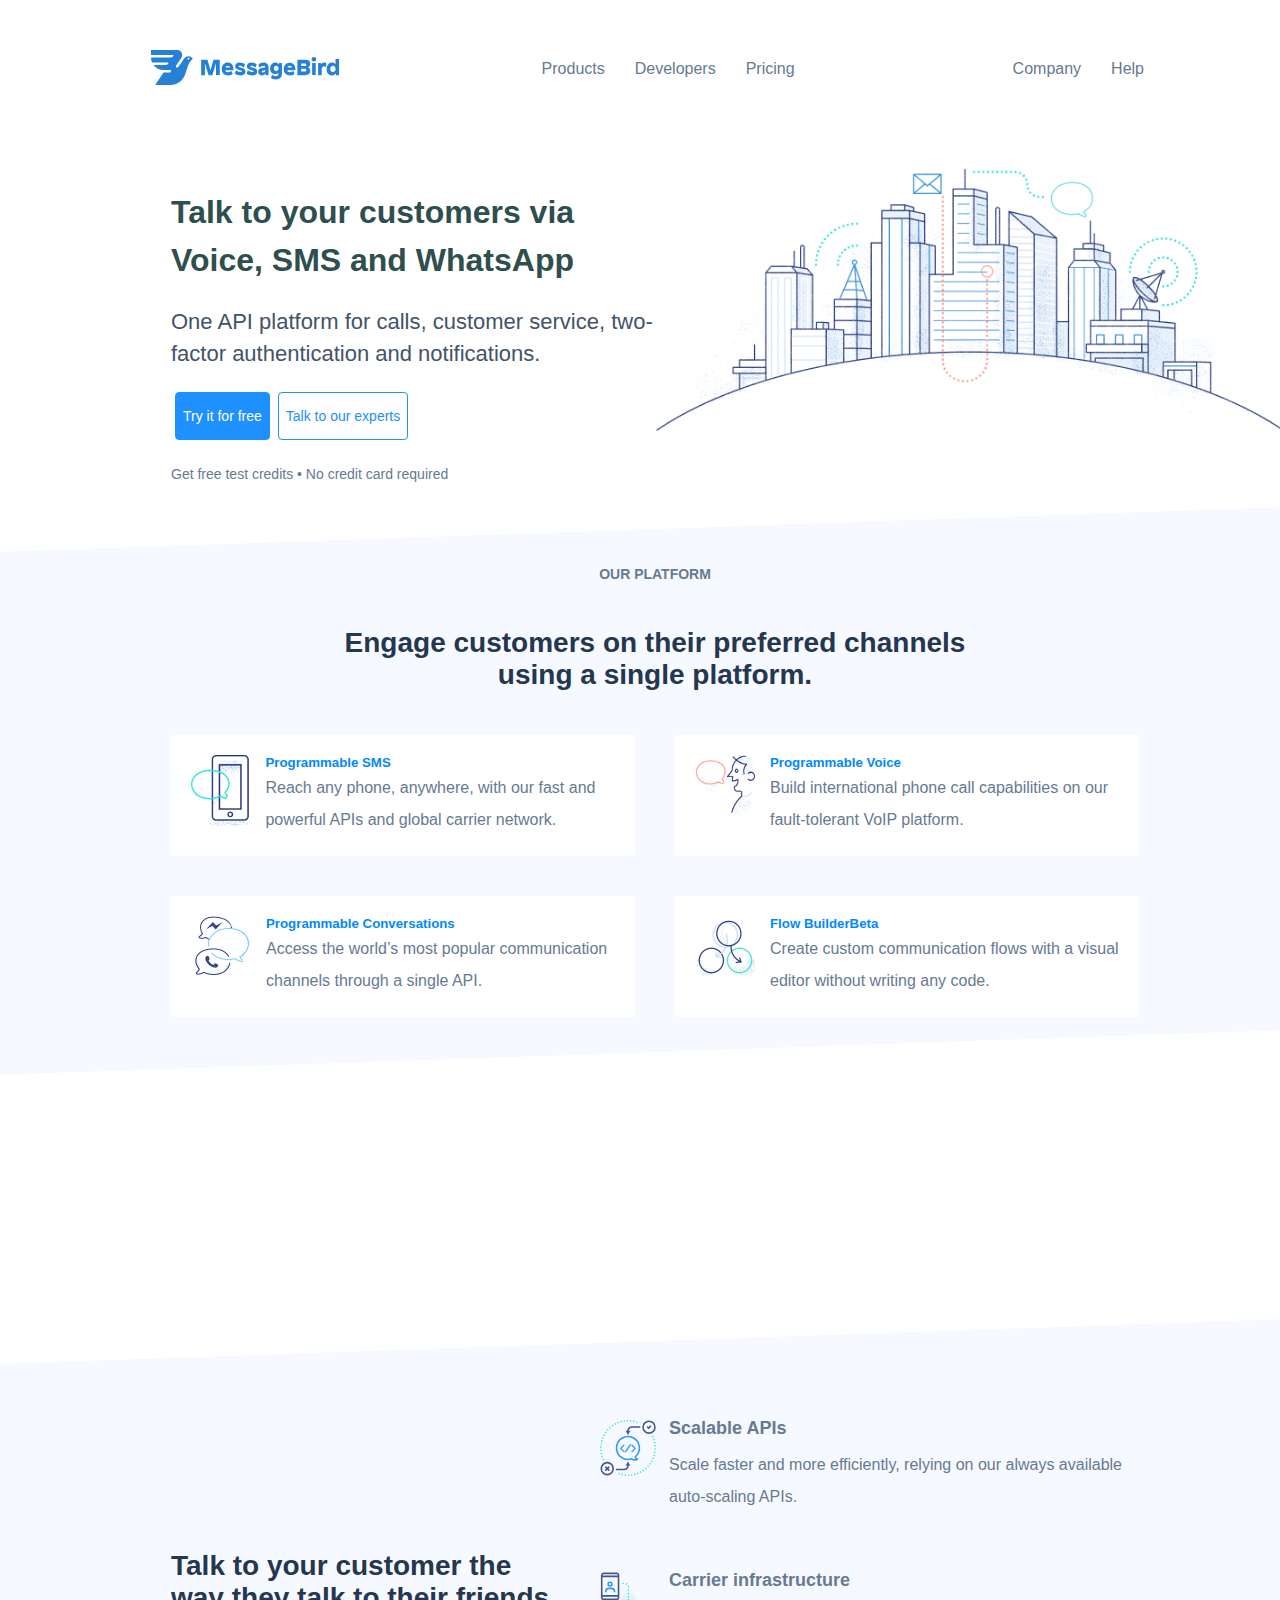
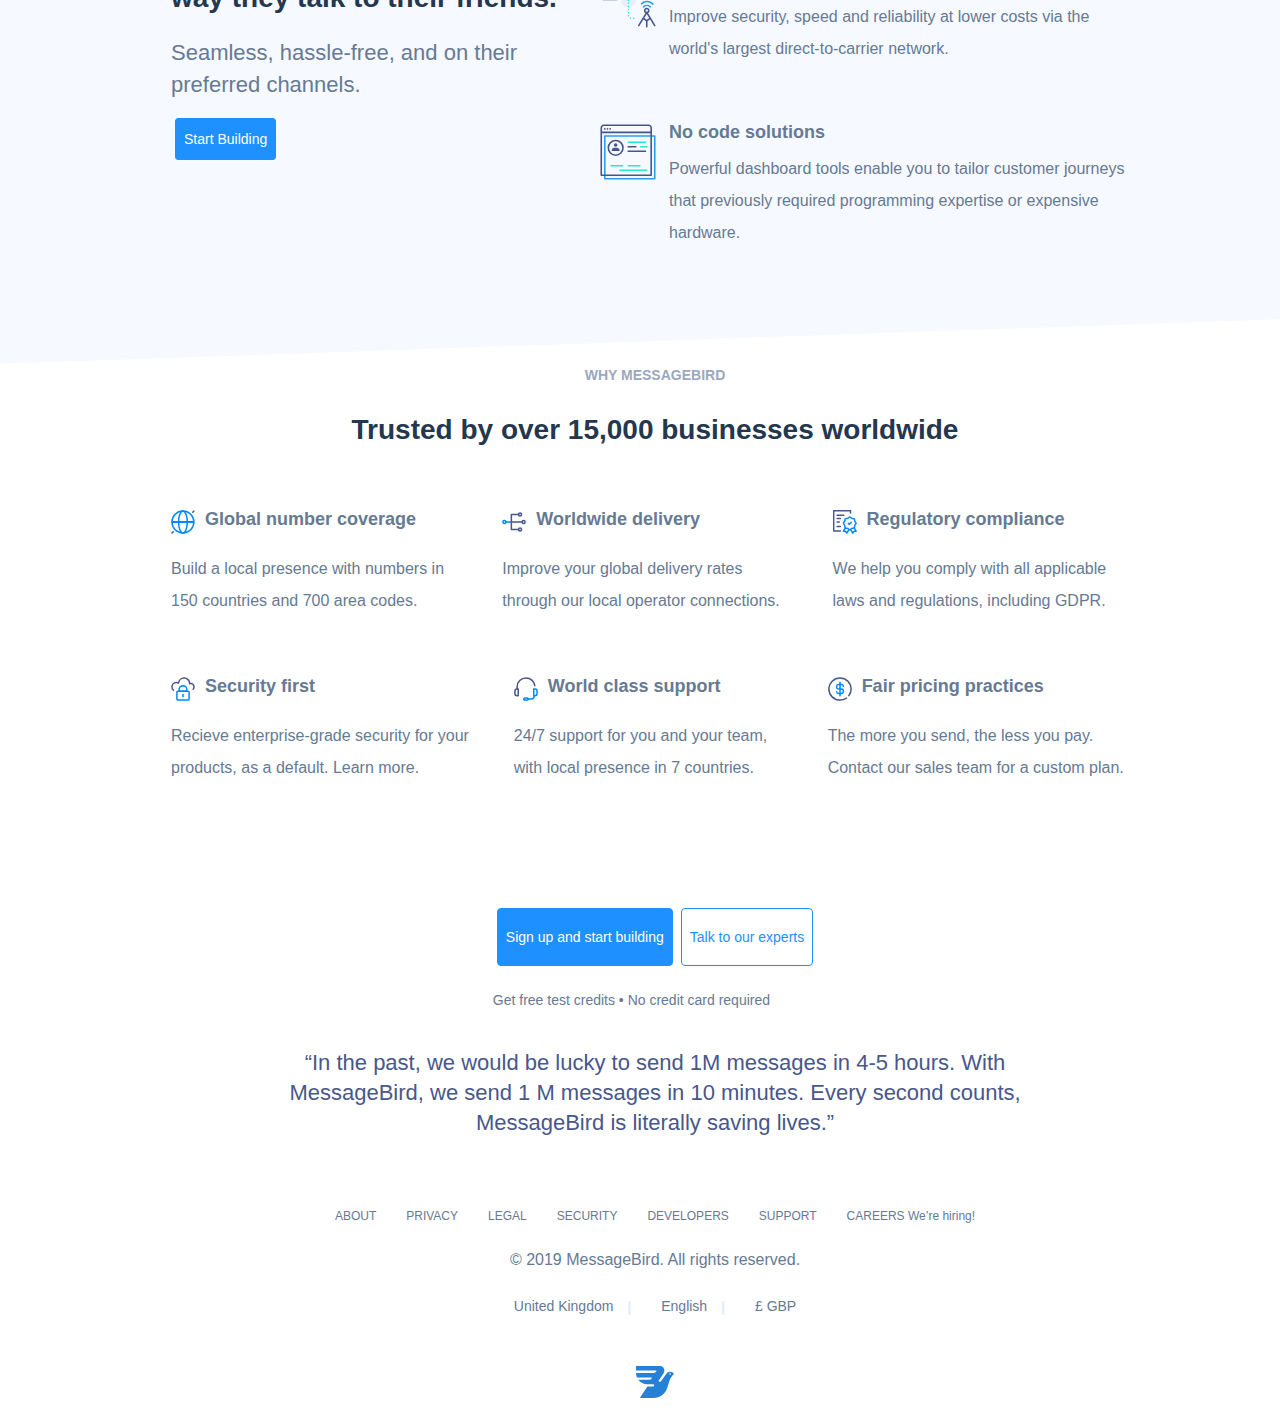
==== commit 0f085660: "udsdh" ====
--- a/Messagebird/index.html
+++ b/Messagebird/index.html
@@ -29,7 +29,7 @@
                     <p class="gftc">Get free test credits • No credit card required</p>
                 </div>
                 <div>
-                    <img src="1.png" width="630px">
+                    <img src="1.png" id="imh">
                 </div>
             </div>
             <!-- <section>
--- a/Messagebird/style.css
+++ b/Messagebird/style.css
@@ -43,8 +43,7 @@
     flex-direction: column;
     align-items: center;
     color: #667a93;
-    margin-top: 50px;;
-    
+    margin-top: 50px;    
 
 }
 
@@ -69,6 +68,8 @@
     display: flex;
     flex-direction: column;
     align-items: center;
+    padding-left: 30px;
+
 }
 
 header{
@@ -100,6 +101,10 @@
     width: 50%
 }
 
+#imh{
+    max-width: 630px;
+}
+
 .but{
     display: flex;
     flex-wrap: nowrap;
@@ -116,7 +121,6 @@
 
 .try{
     border: 1px solid dodgerblue;
-    width: 100px;
     background-color: dodgerblue;
     color: white;
 
@@ -124,7 +128,6 @@
 
 .talk{
     border: 1px solid dodgerblue;
-    width: 120px;
     color: dodgerblue;
     white-space: nowrap;
 
@@ -149,6 +152,7 @@
     padding-top: 30px;
     transform: skewY(-2deg);
 
+
 }
 
 
@@ -256,6 +260,11 @@
     padding-bottom: 50px;
 
 }
+
+.cus{
+    padding-left: 20px;
+
+}
 .scal img{
     height: 62px;
     width: 62px;
@@ -390,15 +399,7 @@
     position: relative;
     align-items: center;
 }
-.fdiv::before {
-    content: "";
-    position: absolute;
-    background-color: rgb(246, 249, 255);
-    width: 1600px;
-    height: 100%;
-    z-index: -1;
-    
-}
+
 
 footer{
     display: flex;
@@ -452,3 +453,19 @@
     margin: 30px
 }
 
+
+@media only screen and (max-width: 500px) {
+    #imh{
+        display: none;
+    }
+}
+
+@media only screen and (max-width: 1110px) {
+    .container {
+        overflow-x: hidden;
+    }
+}
+
+
+
+
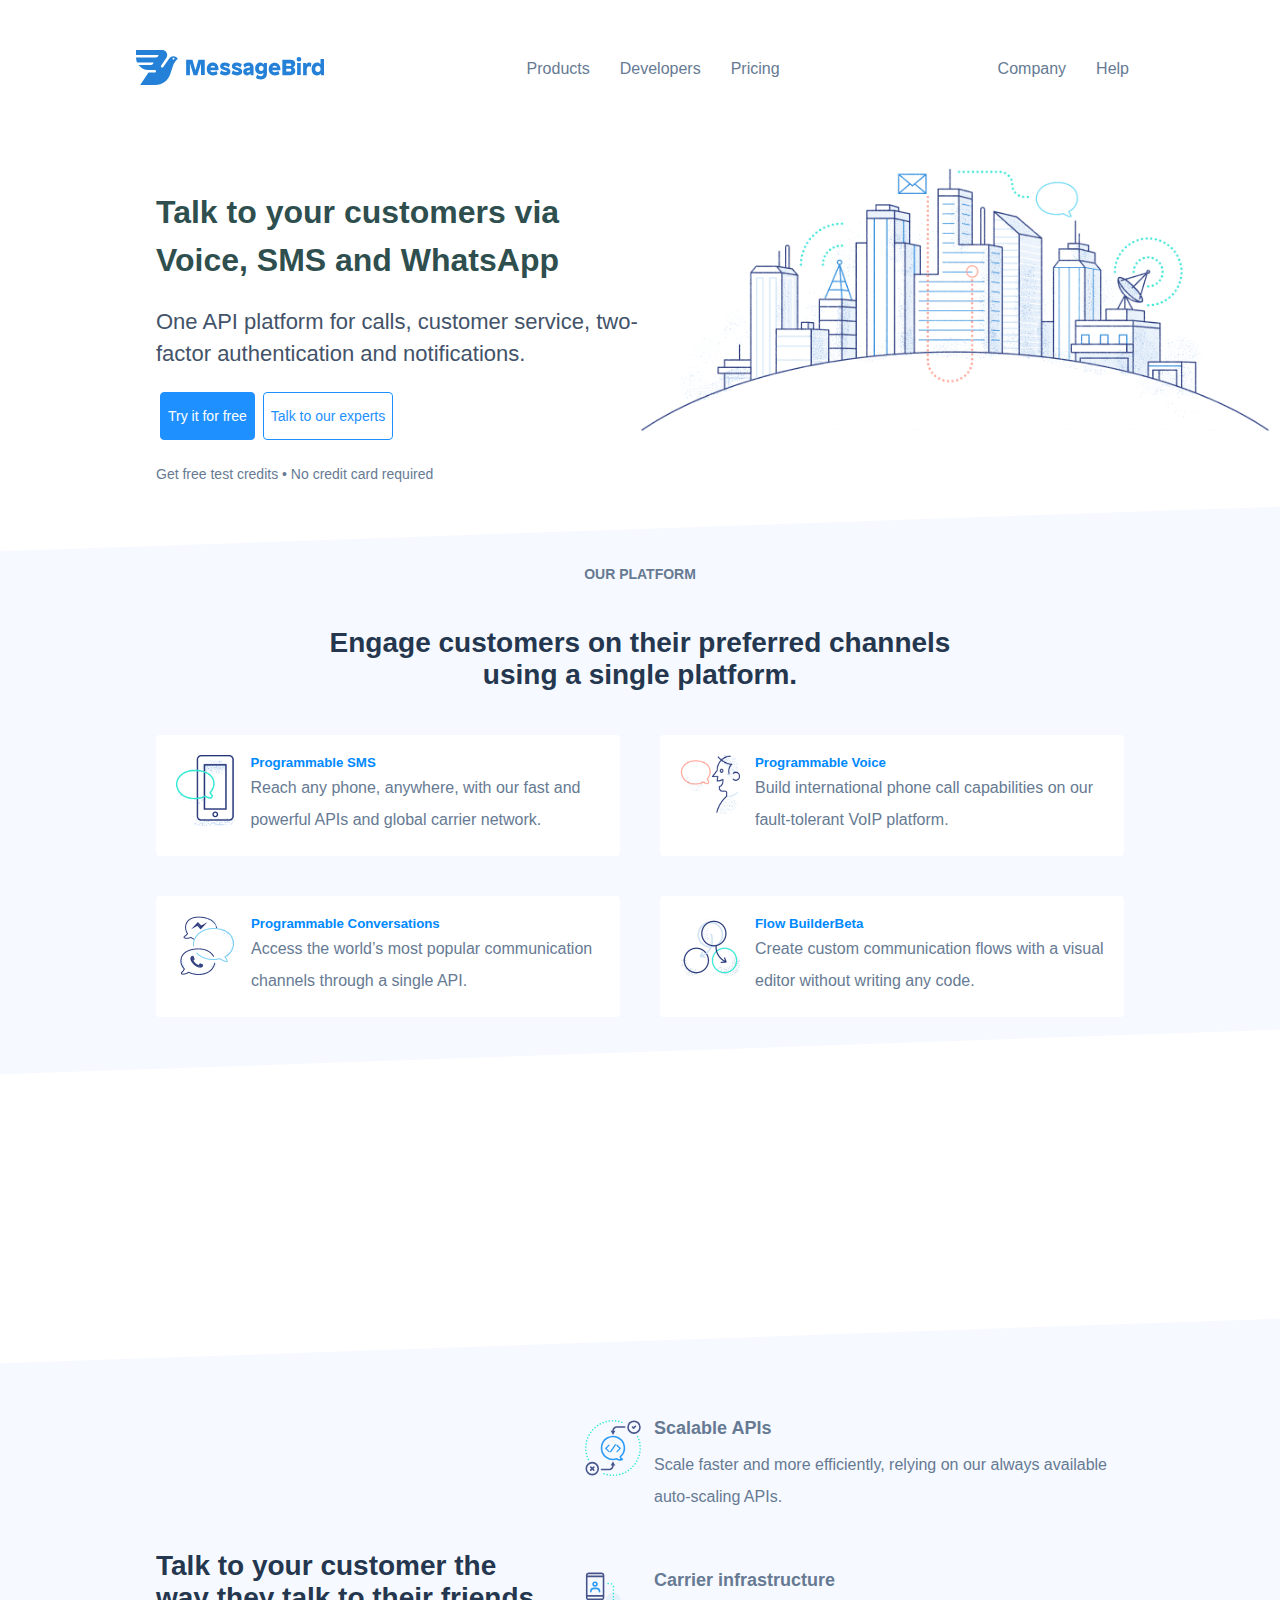
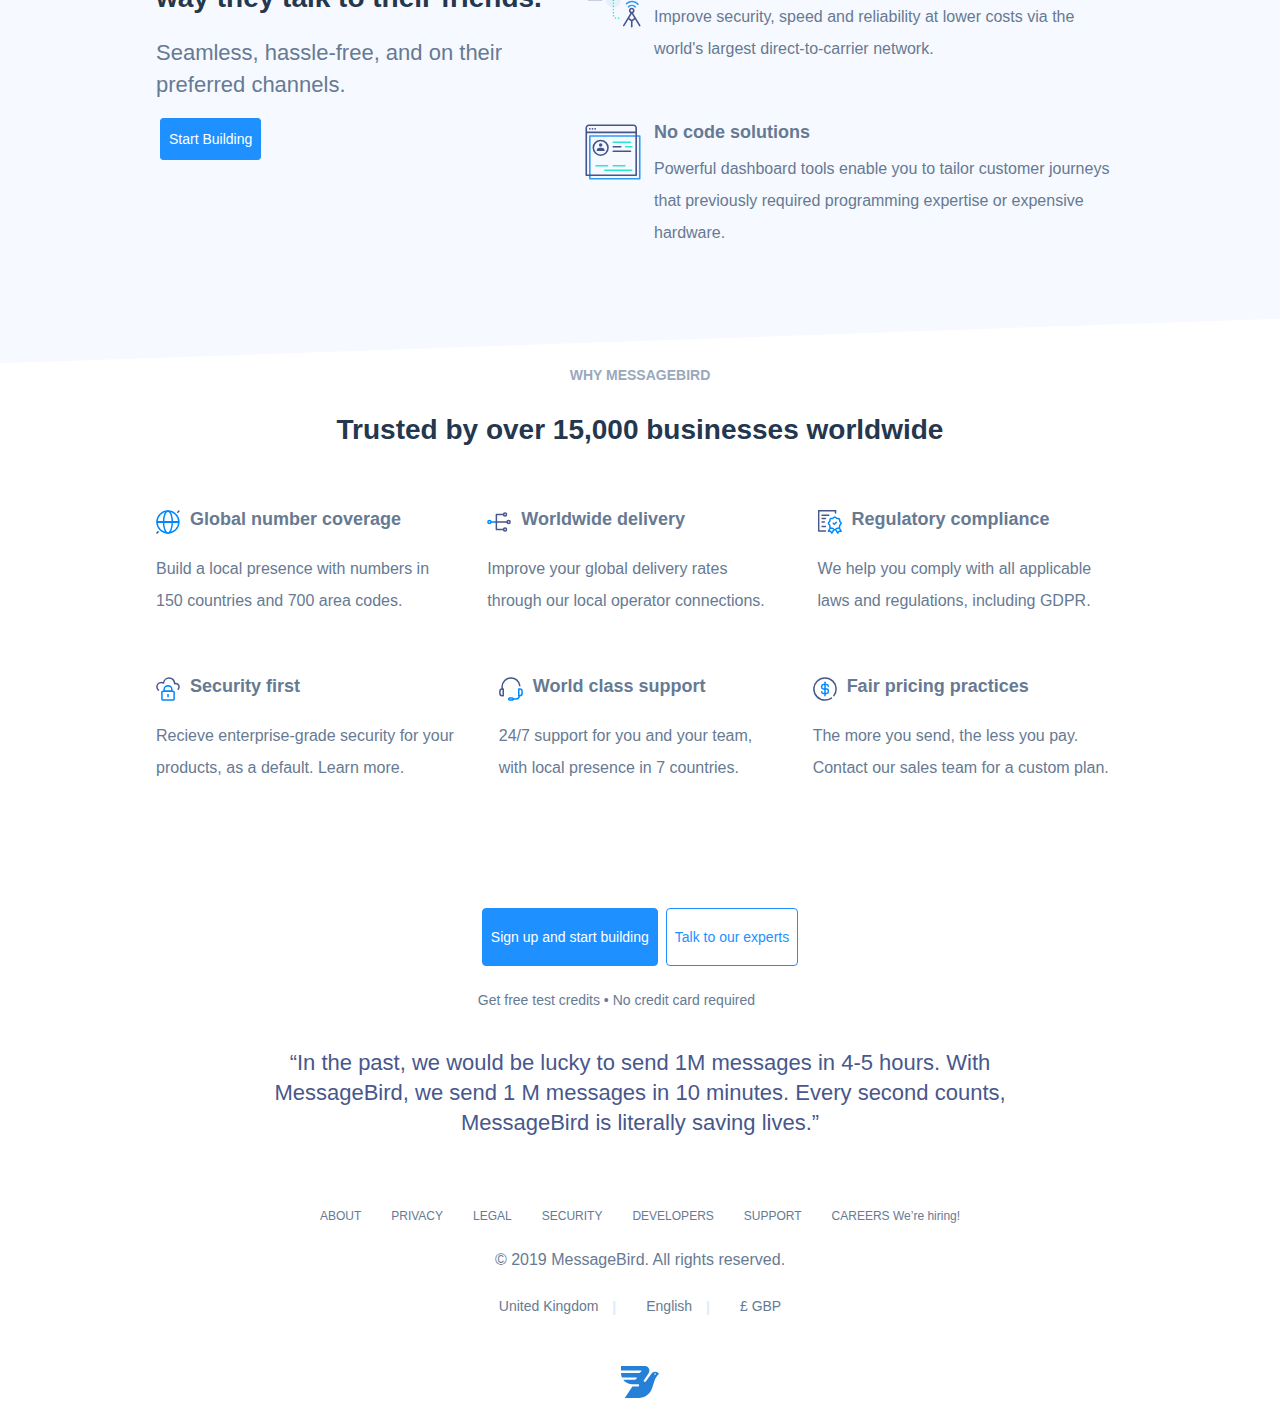
==== commit e3c8af56: "new mobile" ====
--- a/Messagebird/index.html
+++ b/Messagebird/index.html
@@ -2,7 +2,10 @@
 <!DOCTYPE html>
 <html lang="en">
     <head>
+        <meta charset="utf-8">
         <link rel="stylesheet" type="text/css" href="style.css">
+        <meta name="viewport" content="width=device-width, initial-scale=1">
+
     </head>
     <body>
         <div class="container">
@@ -19,7 +22,7 @@
                 </ul>
             </header>
             <div class="jumb">
-                <div>
+                <div class="jjumb">
                     <h1 class="slategrey">Talk to your customers via Voice, SMS and WhatsApp</h1>
                     <h2 class="dimgray">One API platform for calls, customer service, two-factor authentication and notifications.</h2>
                     <div class="but">
@@ -28,7 +31,7 @@
                     </div>
                     <p class="gftc">Get free test credits • No credit card required</p>
                 </div>
-                <div>
+                <div class="imhh">
                     <img src="1.png" id="imh">
                 </div>
             </div>
@@ -51,14 +54,14 @@
                                 <img src="download.png" width="60px" height="72px">
                                 <div>
                                     <h5 class="rp">Programmable SMS</h5>
-                                    <span>Reach any phone, anywhere, with our fast and powerful APIs and global carrier network.</span>
+                                    <span class="hid">Reach any phone, anywhere, with our fast and powerful APIs and global carrier network.</span>
                                 </div>
                             </div>        
                             <div class="phd">
                                 <img src="2.png" width="60px" height="60px">
                                 <div>
                                     <h5 class="rp">Programmable Voice</h5>
-                                    <span>Build international phone call capabilities on our fault-tolerant VoIP platform.</span>
+                                    <span class="hid">Build international phone call capabilities on our fault-tolerant VoIP platform.</span>
                                 </div>
                             </div>
                         </div>
@@ -67,14 +70,14 @@
                                 <img src="3.png" width="60px" height="60px">
                                 <div>
                                     <h5 class="rp">Programmable Conversations</h5>
-                                    <span>Access the world’s most popular communication channels through a single API.</span>
+                                    <span class="hid">Access the world’s most popular communication channels through a single API.</span>
                                 </div>
                             </div>
                             <div class="phd">
                                 <img src="4.png" width="60px" height="60px">
                                 <div>
                                     <h5 class="rp">Flow BuilderBeta</h5>
-                                    <span>Create custom communication flows with a visual editor without writing any code.</span>
+                                    <span class="hid">Create custom communication flows with a visual editor without writing any code.</span>
                             </div>
                             </div>
                         </div>
--- a/Messagebird/style.css
+++ b/Messagebird/style.css
@@ -68,7 +68,6 @@
     display: flex;
     flex-direction: column;
     align-items: center;
-    padding-left: 30px;
 
 }
 
@@ -454,18 +453,121 @@
 }
 
 
+
+
+
+
+
 @media only screen and (max-width: 500px) {
-    #imh{
+    .imhh{
+        margin-top: 30px;
+    }
+
+    header{
+        max-width: 300px;
+        margin-right: auto;
+
+    }
+
+    header ul{
         display: none;
     }
-}
+
+    .jumb{
+        text-align: center;
+        display: flex;
+        flex-direction: column;
+        margin: 0px;
+        align-items: center;
+        margin-top: 80px;
+    }
+
+    .jumb div{
+        width: 100%
+    }
+    
+    .but {
+        display: flex;
+        flex-direction: column;
+        flex-wrap: nowrap;
+    }
+
+    .hid{
+        display: none;
+    }
+    
+    .let>div {
+        display: flex;
+        flex-direction: column;
+    }
+    
+    .phd{
+        width: 30em;
+    }
+
+    .cuss{
+        display: flex;
+        flex-direction: column;
+        text-align: center;
+    }
+
+    .cus>a{
+        display: none;
+    }
+
+    .scal{
+        display: flex;
+        flex-direction: column;
+        align-items: center;
+    }
+    .glo{
+        display: flex;
+        flex-direction: column;
+    }
+
+    .signi div{
+        display: flex;
+        flex-direction: column;
+        width: 100%;
+    }
+
+    .signi div a{
+        width: 100%;
+    }
+
+    footer ul {
+        display: flex;
+        flex-direction: column;
+        list-style: none;
+        justify-content: center;
+        padding: 0px 15px;
+        font-size: 12px;
+    }
+}
+
+
+
 
 @media only screen and (max-width: 1110px) {
+    /* #imh{
+        display: none;
+    }
+
+    header ul{
+        display: none;
+    } */
     .container {
+        margin-left: auto;
         overflow-x: hidden;
-    }
-}
-
-
-
-
+        overflow-y: visible;
+        padding: 20px;
+    }
+
+
+
+    
+}
+
+
+
+
